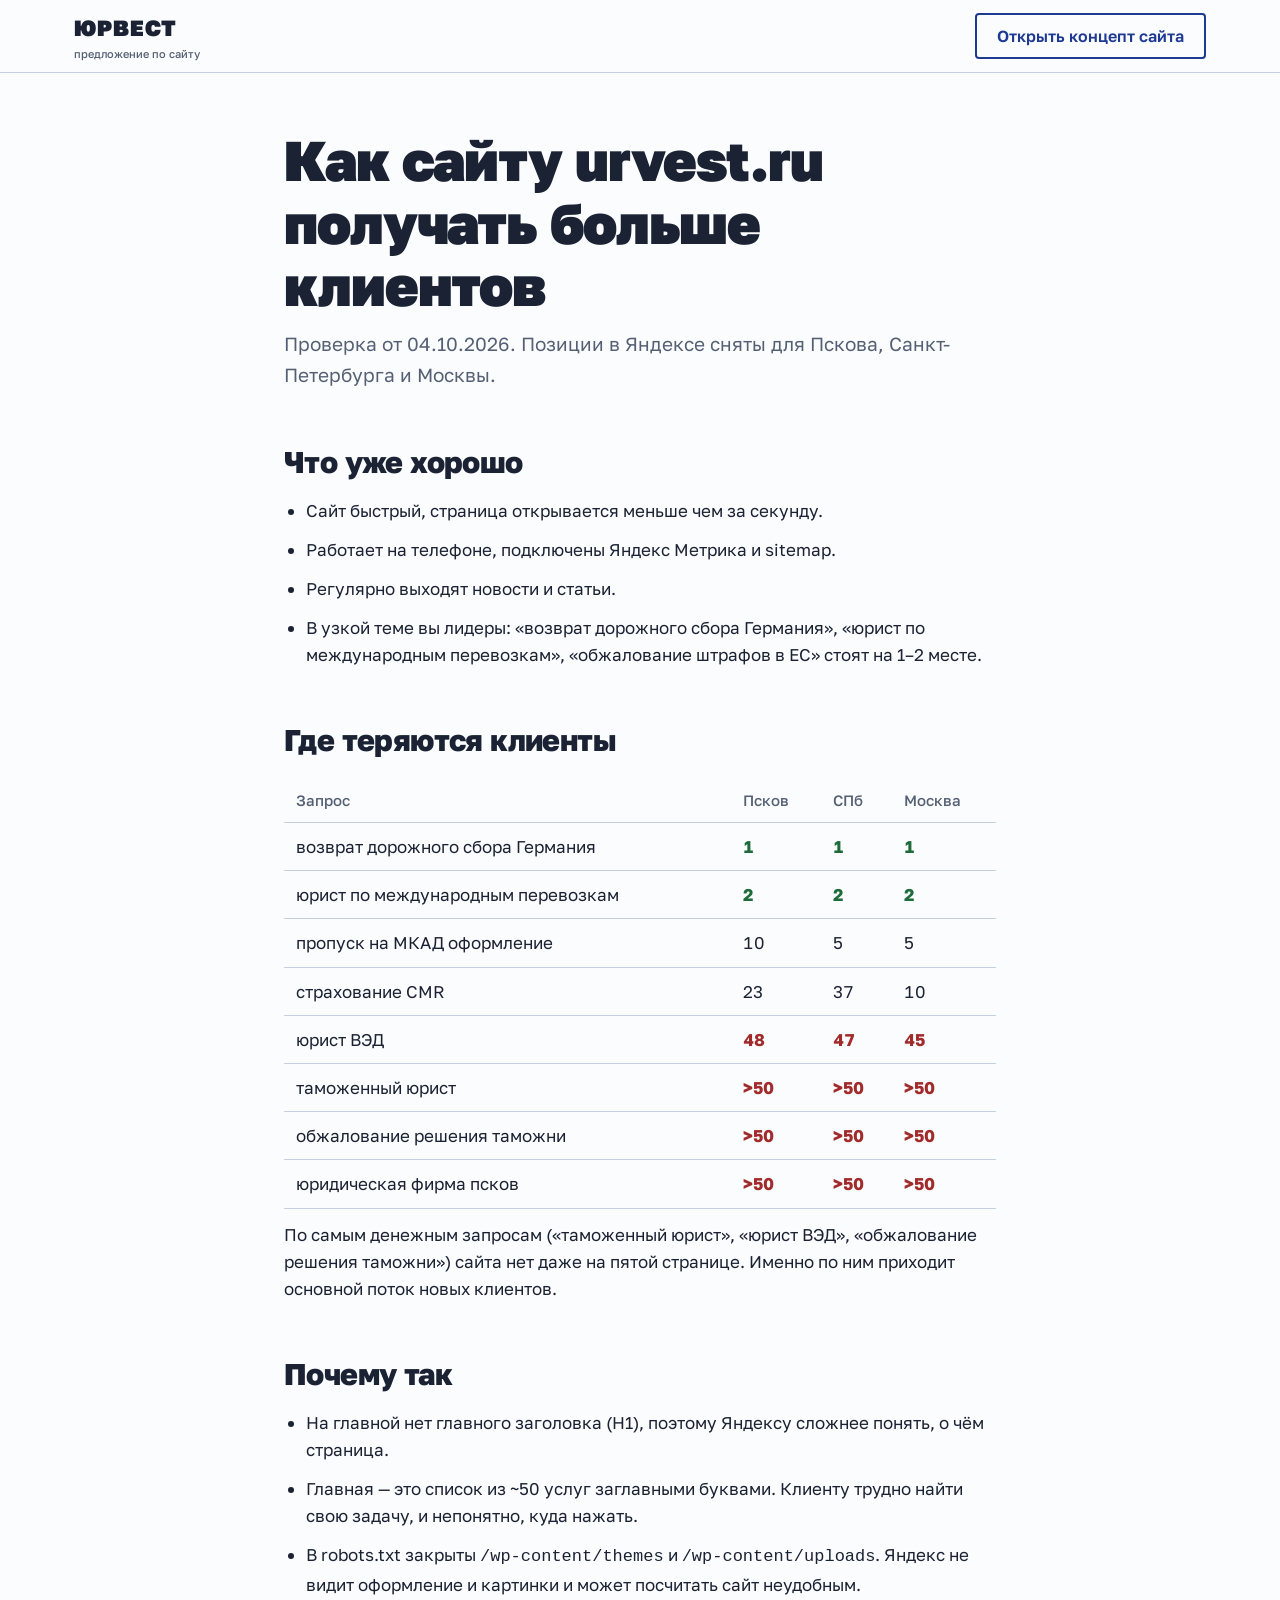
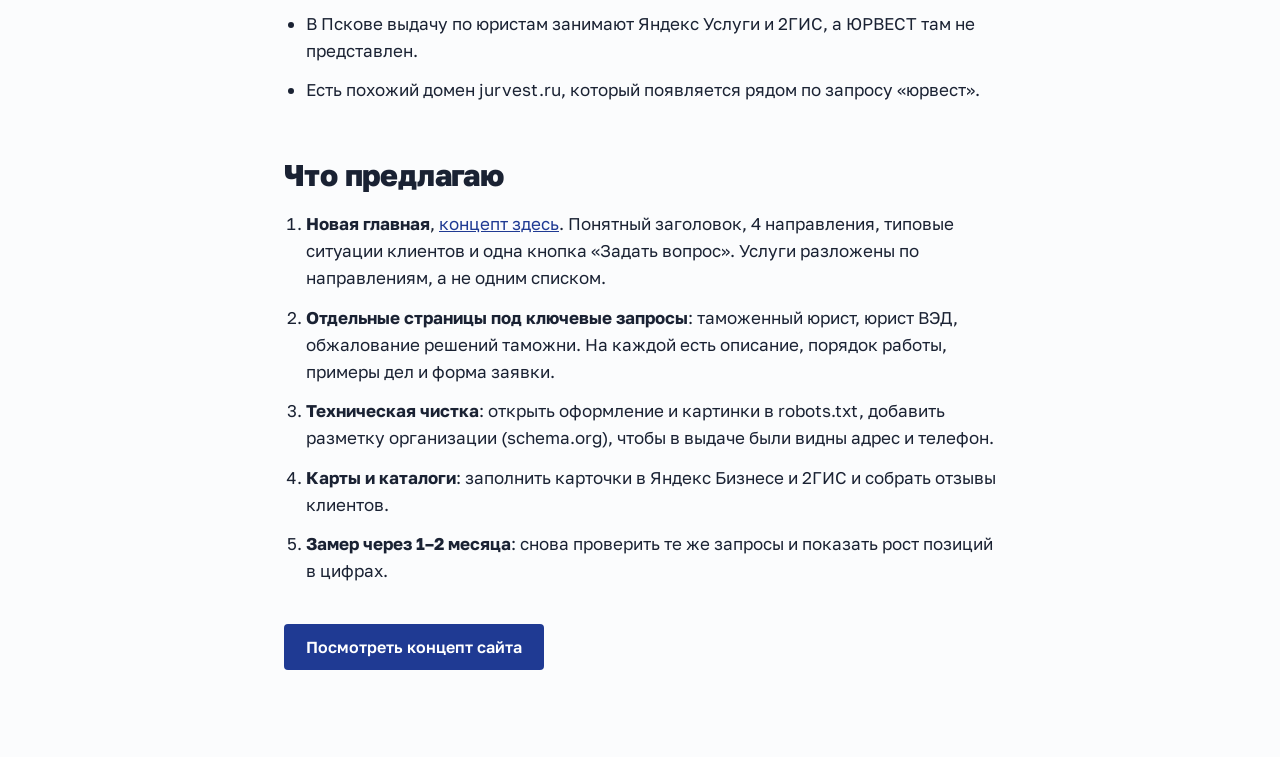
==== proposal.html @ 4bab6d3a "Концепт нового сайта ЮРВЕСТ и страница предложения Co-Authored-By: Claude Opus 5.5 <noreply@anthropi" ====
<!doctype html>
<html lang="ru">
<head>
<meta charset="utf-8">
<meta name="viewport" content="width=device-width,initial-scale=1">
<title>Предложение для ЮРВЕСТ</title>
<meta name="robots" content="noindex">
<link rel="preconnect" href="https://fonts.googleapis.com">
<link rel="preconnect" href="https://fonts.gstatic.com" crossorigin>
<link href="https://fonts.googleapis.com/css2?family=Golos+Text:wght@400;500;600;700;800;900&display=swap" rel="stylesheet">
<link rel="stylesheet" href="style.css">
</head>
<body>
<header class="top"><div class="wrap">
  <a class="logo" href="index.html">ЮРВЕСТ<small>предложение по сайту</small></a>
  <a class="btn ghost" href="index.html" style="margin-left:auto">Открыть концепт сайта</a>
</div></header>

<main class="wrap doc" style="padding-top:56px;padding-bottom:88px">
  <h1>Как сайту urvest.ru получать больше клиентов</h1>
  <p class="lead">Проверка от 04.10.2026. Позиции в Яндексе сняты для Пскова, Санкт-Петербурга и Москвы.</p>

  <h2>Что уже хорошо</h2>
  <ul>
    <li>Сайт быстрый, страница открывается меньше чем за секунду.</li>
    <li>Работает на телефоне, подключены Яндекс Метрика и sitemap.</li>
    <li>Регулярно выходят новости и статьи.</li>
    <li>В узкой теме вы лидеры: «возврат дорожного сбора Германия», «юрист по международным перевозкам», «обжалование штрафов в ЕС» стоят на 1–2 месте.</li>
  </ul>

  <h2>Где теряются клиенты</h2>
  <table>
    <thead><tr><th>Запрос</th><th>Псков</th><th>СПб</th><th>Москва</th></tr></thead>
    <tbody>
      <tr><td>возврат дорожного сбора Германия</td><td class="good">1</td><td class="good">1</td><td class="good">1</td></tr>
      <tr><td>юрист по международным перевозкам</td><td class="good">2</td><td class="good">2</td><td class="good">2</td></tr>
      <tr><td>пропуск на МКАД оформление</td><td>10</td><td>5</td><td>5</td></tr>
      <tr><td>страхование CMR</td><td>23</td><td>37</td><td>10</td></tr>
      <tr><td>юрист ВЭД</td><td class="bad">48</td><td class="bad">47</td><td class="bad">45</td></tr>
      <tr><td>таможенный юрист</td><td class="bad">&gt;50</td><td class="bad">&gt;50</td><td class="bad">&gt;50</td></tr>
      <tr><td>обжалование решения таможни</td><td class="bad">&gt;50</td><td class="bad">&gt;50</td><td class="bad">&gt;50</td></tr>
      <tr><td>юридическая фирма псков</td><td class="bad">&gt;50</td><td class="bad">&gt;50</td><td class="bad">&gt;50</td></tr>
    </tbody>
  </table>
  <p>По самым денежным запросам («таможенный юрист», «юрист ВЭД», «обжалование решения таможни») сайта нет даже на пятой странице. Именно по ним приходит основной поток новых клиентов.</p>

  <h2>Почему так</h2>
  <ul>
    <li>На главной нет главного заголовка (H1), поэтому Яндексу сложнее понять, о чём страница.</li>
    <li>Главная — это список из ~50 услуг заглавными буквами. Клиенту трудно найти свою задачу, и непонятно, куда нажать.</li>
    <li>В robots.txt закрыты <code>/wp-content/themes</code> и <code>/wp-content/uploads</code>. Яндекс не видит оформление и картинки и может посчитать сайт неудобным.</li>
    <li>В Пскове выдачу по юристам занимают Яндекс Услуги и 2ГИС, а ЮРВЕСТ там не представлен.</li>
    <li>Есть похожий домен jurvest.ru, который появляется рядом по запросу «юрвест».</li>
  </ul>

  <h2>Что предлагаю</h2>
  <ol>
    <li><strong>Новая главная</strong>, <a href="index.html">концепт здесь</a>. Понятный заголовок, 4 направления, типовые ситуации клиентов и одна кнопка «Задать вопрос». Услуги разложены по направлениям, а не одним списком.</li>
    <li><strong>Отдельные страницы под ключевые запросы</strong>: таможенный юрист, юрист ВЭД, обжалование решений таможни. На каждой есть описание, порядок работы, примеры дел и форма заявки.</li>
    <li><strong>Техническая чистка</strong>: открыть оформление и картинки в robots.txt, добавить разметку организации (schema.org), чтобы в выдаче были видны адрес и телефон.</li>
    <li><strong>Карты и каталоги</strong>: заполнить карточки в Яндекс Бизнесе и 2ГИС и собрать отзывы клиентов.</li>
    <li><strong>Замер через 1–2 месяца</strong>: снова проверить те же запросы и показать рост позиций в цифрах.</li>
  </ol>

  <p style="margin-top:40px"><a class="btn" href="index.html">Посмотреть концепт сайта</a></p>
</main>
</body>
</html>
---- style.css ----
:root{
  --paper:#FBFCFD;
  --paper-2:#F1F4F8;
  --ink:#1A2233;
  --muted:#556074;
  --form:#1F3A93;      /* синие линии бланка */
  --rule:#C5D0E2;
  --stamp:#5B3FA0;     /* фиолетовая мастика печати */
  --wrap:1180px;
}
*{box-sizing:border-box}
html{scroll-behavior:smooth}
body{margin:0;background:var(--paper);color:var(--ink);font:400 17px/1.6 "Golos Text",system-ui,sans-serif;-webkit-font-smoothing:antialiased}
a{color:var(--form)}
a:focus-visible,button:focus-visible,input:focus-visible,textarea:focus-visible,summary:focus-visible{outline:3px solid var(--stamp);outline-offset:2px}
.wrap{max-width:var(--wrap);margin:0 auto;padding:0 24px}
h1,h2,h3{line-height:1.12;margin:0;font-weight:800;letter-spacing:-.02em}
h2{font-size:clamp(30px,4vw,46px);max-width:18ch}
p{margin:0}

/* плашка концепта */
.concept{background:var(--ink);color:#fff;font-size:14px;padding:9px 0}
.concept .wrap{display:flex;gap:16px;justify-content:space-between;flex-wrap:wrap}
.concept a{color:#fff;font-weight:600}

/* шапка */
.top{border-bottom:1px solid var(--rule);background:var(--paper);position:sticky;top:0;z-index:5}
.top .wrap{display:flex;align-items:center;gap:32px;height:72px}
.logo{font-weight:900;font-size:22px;letter-spacing:.04em;color:var(--ink);text-decoration:none}
.logo small{display:block;font-size:11px;font-weight:500;letter-spacing:0;color:var(--muted)}
.top nav{display:flex;gap:24px;margin-left:auto}
.top nav a{color:var(--ink);text-decoration:none;font-weight:500}
.top nav a:hover{color:var(--form)}
.top .tel{font-weight:700;color:var(--ink);text-decoration:none;white-space:nowrap}
.btn{display:inline-block;background:var(--form);color:#fff;text-decoration:none;font:600 16px/1 "Golos Text",sans-serif;padding:15px 22px;border:0;border-radius:4px;cursor:pointer}
.btn:hover{background:#162c75}
.btn.ghost{background:transparent;color:var(--form);box-shadow:inset 0 0 0 2px var(--form)}

/* бланк CMR в первом экране */
.hero{padding:48px 0 72px}
.form{position:relative;display:grid;grid-template-columns:repeat(12,1fr);border:2px solid var(--form);background:#fff}
.box{position:relative;border:1px solid var(--rule);padding:30px 22px 22px;min-width:0}
.box>.n{position:absolute;top:8px;left:10px;font-size:12px;color:var(--form);font-weight:600;font-variant-numeric:tabular-nums}
.box>.n b{display:inline-grid;place-items:center;width:20px;height:20px;border:1px solid var(--form);margin-right:6px;font-weight:600}
.b-title{grid-column:span 8;grid-row:span 2;padding:56px 40px 44px}
.b-title h1{font-size:clamp(36px,5.6vw,72px);font-weight:900;max-width:13ch}
.b-title p{margin-top:24px;font-size:20px;color:var(--muted);max-width:40ch}
.b-title .act{margin-top:32px;display:flex;gap:12px;flex-wrap:wrap}
.b-side{grid-column:span 4}
.b-side strong{display:block;font-size:44px;font-weight:900;line-height:1}
.b-side span{color:var(--muted)}
.b-dir{grid-column:span 3}
.b-dir a{color:var(--ink);text-decoration:none;font-weight:700;font-size:19px}
.b-dir a:hover{color:var(--form);text-decoration:underline}
.b-dir p{color:var(--muted);font-size:15px;margin-top:6px}
.stamp{position:absolute;right:calc(33.333% + 16px);bottom:140px;width:170px;height:170px;color:var(--stamp);opacity:.85;transform:rotate(-14deg);pointer-events:none;mix-blend-mode:multiply;animation:stamp .5s cubic-bezier(.3,1.6,.5,1) .5s both}
@keyframes stamp{from{opacity:0;transform:rotate(-14deg) scale(1.6)}to{opacity:.85;transform:rotate(-14deg) scale(1)}}
@media (prefers-reduced-motion:reduce){.stamp{animation:none}html{scroll-behavior:auto}}

/* разделы */
section{padding:88px 0;border-top:1px solid var(--rule)}
.lead{color:var(--muted);font-size:19px;max-width:56ch;margin-top:16px}

/* ситуации */
.cases{margin-top:40px;display:grid;grid-template-columns:repeat(2,1fr);gap:0;border-top:2px solid var(--ink)}
.case{padding:28px 32px 28px 0;border-bottom:1px solid var(--rule)}
.case:nth-child(even){padding:28px 0 28px 32px;border-left:1px solid var(--rule)}
.case h3{font-size:22px}
.case p{color:var(--muted);margin-top:8px}
.case a{display:inline-block;margin-top:12px;font-weight:600}

/* услуги */
.dirs{margin-top:40px}
.dir{display:grid;grid-template-columns:300px 1fr;gap:32px;padding:32px 0;border-top:1px solid var(--rule)}
.dir h3{font-size:26px}
.dir .note{color:var(--muted);font-size:15px;margin-top:8px}
.dir ul{list-style:none;margin:0;padding:0;columns:2;column-gap:32px}
.dir li{break-inside:avoid;padding:6px 0 6px 18px;position:relative}
.dir li::before{content:"";position:absolute;left:0;top:16px;width:8px;height:1px;background:var(--form)}

/* порядок работы */
.steps{margin-top:40px;display:grid;grid-template-columns:repeat(3,1fr);border:2px solid var(--form)}
.step{padding:34px 26px 28px;border-right:1px solid var(--rule);position:relative}
.step:last-child{border-right:0}
.step .n{position:absolute;top:10px;left:12px;font-size:12px;color:var(--form);font-weight:600}
.step h3{font-size:21px}
.step p{color:var(--muted);margin-top:8px}

/* факты */
.facts{background:var(--paper-2)}
.facts dl{margin:40px 0 0;display:grid;grid-template-columns:repeat(4,1fr);gap:32px}
.facts dt{font-size:40px;font-weight:900;line-height:1}
.facts dd{margin:10px 0 0;color:var(--muted)}

/* контакты */
.contact .grid{display:grid;grid-template-columns:1fr 1fr;gap:56px;margin-top:40px}
.contact dl{margin:0;display:grid;grid-template-columns:140px 1fr;gap:12px 20px}
.contact dt{color:var(--muted)}
.contact dd{margin:0;font-weight:600}
.contact dd a{color:var(--ink)}
form label{display:block;font-weight:600;margin-bottom:6px}
form input,form textarea{width:100%;font:inherit;padding:12px 14px;border:1px solid var(--rule);border-radius:4px;background:#fff;color:var(--ink);margin-bottom:18px}
form textarea{min-height:120px;resize:vertical}
form small{display:block;color:var(--muted);margin-top:12px;font-size:14px}

footer{border-top:1px solid var(--rule);padding:32px 0;color:var(--muted);font-size:14px}

/* страница предложения */
.doc{max-width:760px}
.doc h1{font-size:clamp(34px,5vw,56px);font-weight:900;max-width:16ch}
.doc h2{font-size:30px;margin-top:56px}
.doc p,.doc li{margin-top:12px}
.doc ul,.doc ol{padding-left:22px}
.doc table{width:100%;border-collapse:collapse;margin-top:20px;font-variant-numeric:tabular-nums}
.doc th,.doc td{text-align:left;padding:10px 12px;border-bottom:1px solid var(--rule)}
.doc th{color:var(--muted);font-weight:500;font-size:15px}
.doc td.good{color:#1d6b3a;font-weight:700}
.doc td.bad{color:#a12b2b;font-weight:700}

@media (max-width:960px){
  .top nav{display:none}
  .b-title{grid-column:span 12}
  .b-side{grid-column:span 6}
  .b-dir{grid-column:span 6}
  .stamp{width:130px;height:130px;top:auto;bottom:-30px;right:10px}
  .dir{grid-template-columns:1fr;gap:16px}
  .facts dl{grid-template-columns:repeat(2,1fr)}
  .contact .grid{grid-template-columns:1fr}
}
@media (max-width:640px){
  .wrap{padding:0 16px}
  .top .tel{display:none}
  .top .wrap{gap:12px}
  .top .btn{padding:12px 14px;font-size:14px;margin-left:auto}
  .b-title{padding:44px 20px 32px}
  .b-side,.b-dir{grid-column:span 12}
  .stamp{display:none}
  .cases{grid-template-columns:1fr}
  .case,.case:nth-child(even){padding:24px 0;border-left:0}
  .dir ul{columns:1}
  .steps{grid-template-columns:1fr}
  .step{border-right:0;border-bottom:1px solid var(--rule)}
  section{padding:64px 0}
  .contact dl{grid-template-columns:1fr;gap:2px}
  .contact dd{margin-bottom:12px}
}
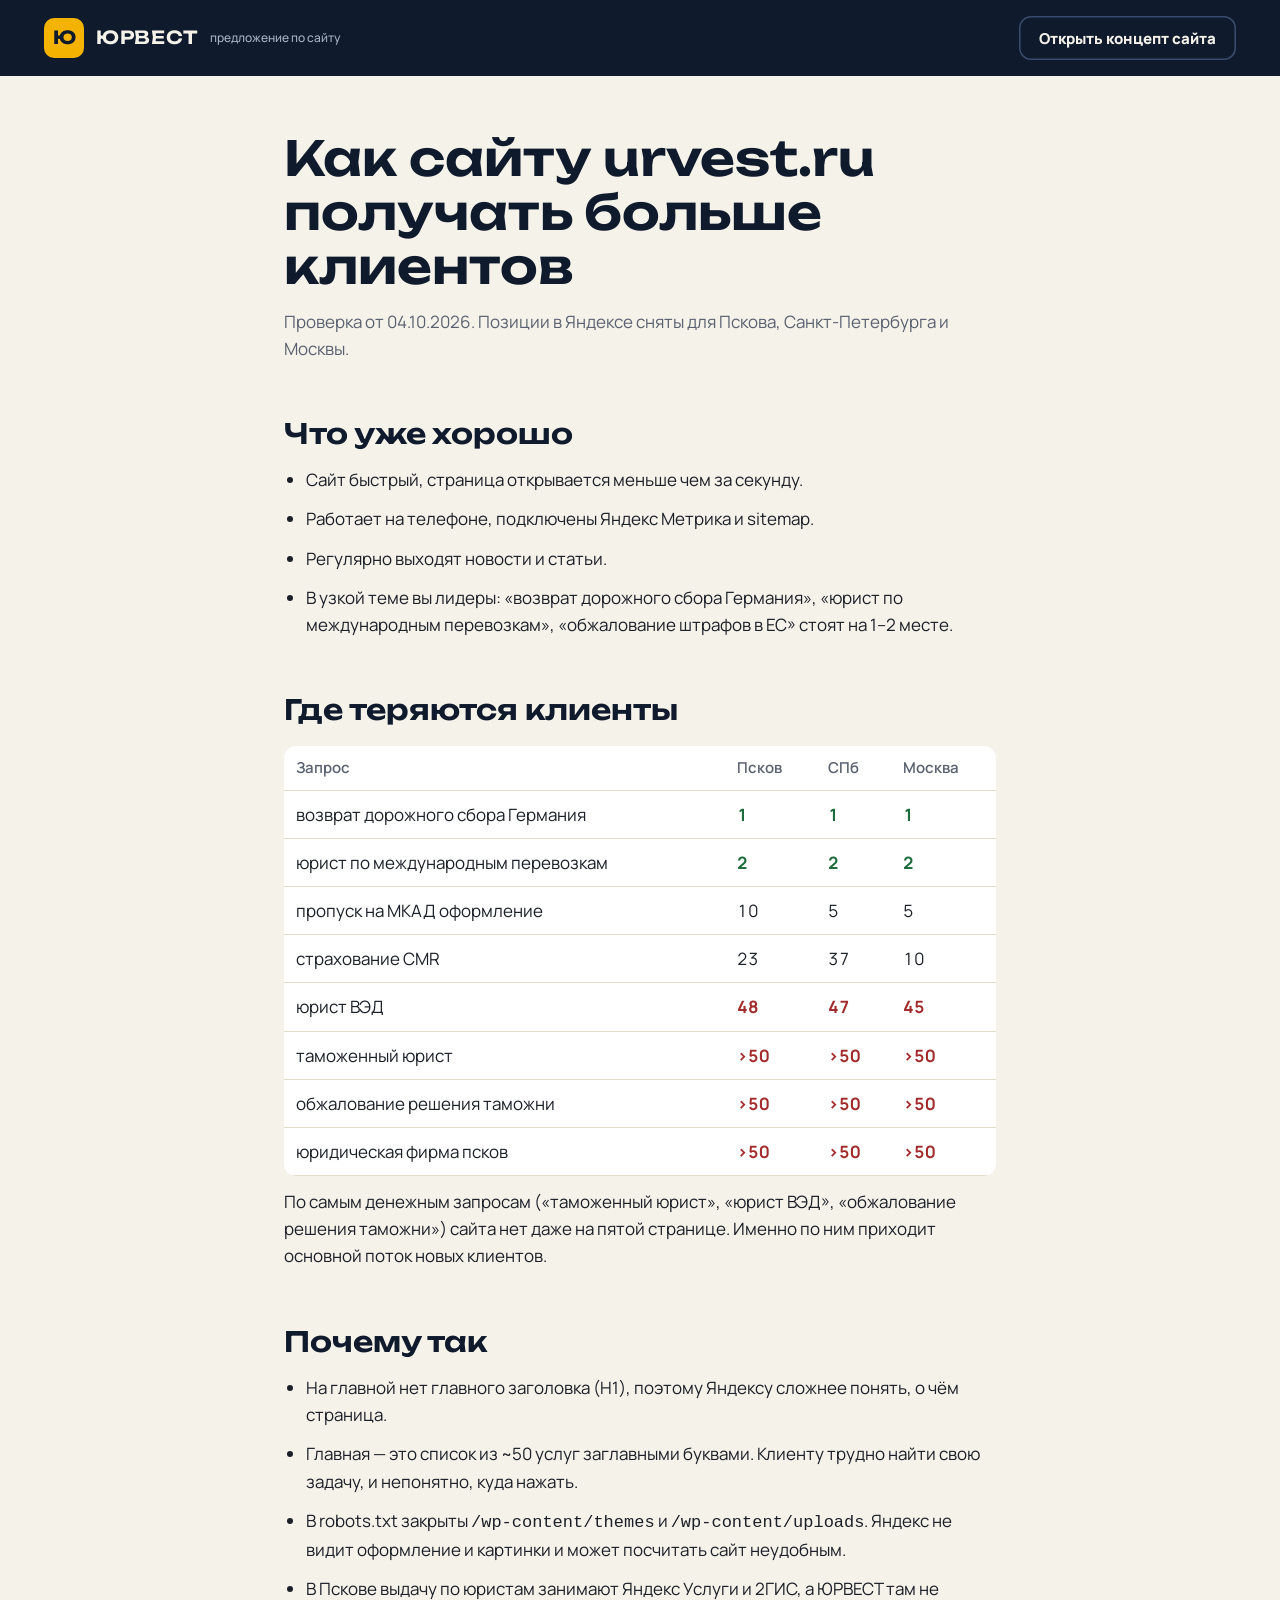
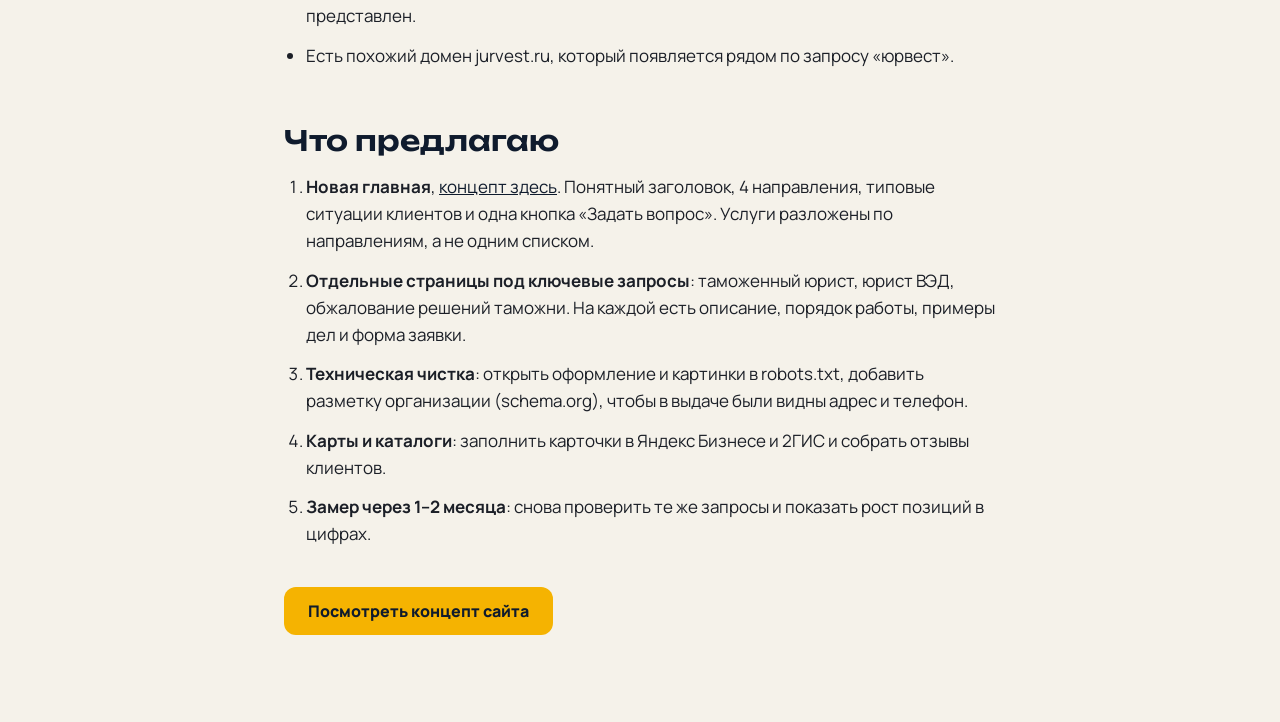
==== commit 3c622a83: "Новый дизайн концепта: тёмно-синий + дорожный жёлтый, быстрая заявка, вкладки услуг Co-Authored-By: " ====
--- a/proposal.html
+++ b/proposal.html
@@ -7,7 +7,7 @@
 <meta name="robots" content="noindex">
 <link rel="preconnect" href="https://fonts.googleapis.com">
 <link rel="preconnect" href="https://fonts.gstatic.com" crossorigin>
-<link href="https://fonts.googleapis.com/css2?family=Golos+Text:wght@400;500;600;700;800;900&display=swap" rel="stylesheet">
+<link href="https://fonts.googleapis.com/css2?family=Manrope:wght@400;500;600;700;800&family=Unbounded:wght@500;600;700&display=swap" rel="stylesheet">
 <link rel="stylesheet" href="style.css">
 </head>
 <body>
--- a/style.css
+++ b/style.css
@@ -1,146 +1,196 @@
 :root{
-  --paper:#FBFCFD;
-  --paper-2:#F1F4F8;
-  --ink:#1A2233;
-  --muted:#556074;
-  --form:#1F3A93;      /* синие линии бланка */
-  --rule:#C5D0E2;
-  --stamp:#5B3FA0;     /* фиолетовая мастика печати */
-  --wrap:1180px;
+  --ink:#0F1B2D;       /* тёмно-синий */
+  --ink-2:#17263D;
+  --ink-line:#2E3F5C;
+  --paper:#F5F2EA;     /* тёплая бумага */
+  --card:#FFFFFF;
+  --rule:#E2DCCD;
+  --field:#D6CFBE;
+  --text:#1B1F27;
+  --muted:#5A6170;
+  --on-ink:#C3CBD8;
+  --on-ink-2:#8C97AB;
+  --accent:#F5B301;    /* дорожный жёлтый */
+  --accent-text:#8A6400;
+  --wrap:1240px;
+  --display:"Unbounded",sans-serif;
 }
 *{box-sizing:border-box}
 html{scroll-behavior:smooth}
-body{margin:0;background:var(--paper);color:var(--ink);font:400 17px/1.6 "Golos Text",system-ui,sans-serif;-webkit-font-smoothing:antialiased}
-a{color:var(--form)}
-a:focus-visible,button:focus-visible,input:focus-visible,textarea:focus-visible,summary:focus-visible{outline:3px solid var(--stamp);outline-offset:2px}
+body{margin:0;background:var(--paper);color:var(--text);font:400 17px/1.6 "Manrope",system-ui,sans-serif;-webkit-font-smoothing:antialiased}
+a{color:var(--ink)}
+a:hover{color:#B07A00}
+:focus-visible{outline:2px solid var(--accent);outline-offset:3px}
 .wrap{max-width:var(--wrap);margin:0 auto;padding:0 24px}
-h1,h2,h3{line-height:1.12;margin:0;font-weight:800;letter-spacing:-.02em}
-h2{font-size:clamp(30px,4vw,46px);max-width:18ch}
+h1,h2,h3{margin:0;font-family:var(--display);font-weight:600;line-height:1.12;color:var(--ink)}
+h2{font-size:clamp(28px,3.4vw,44px)}
 p{margin:0}
+.ico{width:20px;height:20px;flex:none;fill:none;stroke:currentColor;stroke-width:2.2;stroke-linecap:round;stroke-linejoin:round}
 
 /* плашка концепта */
-.concept{background:var(--ink);color:#fff;font-size:14px;padding:9px 0}
+.concept{background:#0A1320;color:var(--on-ink);font-size:14px;padding:9px 0}
 .concept .wrap{display:flex;gap:16px;justify-content:space-between;flex-wrap:wrap}
-.concept a{color:#fff;font-weight:600}
+.concept a{color:#fff;font-weight:700}
+
+/* кнопки */
+.btn{display:inline-flex;align-items:center;gap:10px;min-height:44px;background:var(--accent);color:var(--ink);text-decoration:none;font:800 16px/1 "Manrope",sans-serif;padding:16px 24px;border:0;border-radius:12px;cursor:pointer}
+.btn:hover{color:var(--ink);filter:brightness(1.06)}
+.btn.lg{font-size:17px;padding:18px 28px}
+.btn.ghost{background:transparent;color:var(--paper);box-shadow:inset 0 0 0 1.5px #3A4C6B}
+.btn.ghost:hover{box-shadow:inset 0 0 0 1.5px var(--paper)}
+.btn.dark{background:var(--ink);color:var(--paper);width:100%;justify-content:center}
 
 /* шапка */
-.top{border-bottom:1px solid var(--rule);background:var(--paper);position:sticky;top:0;z-index:5}
-.top .wrap{display:flex;align-items:center;gap:32px;height:72px}
-.logo{font-weight:900;font-size:22px;letter-spacing:.04em;color:var(--ink);text-decoration:none}
-.logo small{display:block;font-size:11px;font-weight:500;letter-spacing:0;color:var(--muted)}
-.top nav{display:flex;gap:24px;margin-left:auto}
-.top nav a{color:var(--ink);text-decoration:none;font-weight:500}
-.top nav a:hover{color:var(--form)}
-.top .tel{font-weight:700;color:var(--ink);text-decoration:none;white-space:nowrap}
-.btn{display:inline-block;background:var(--form);color:#fff;text-decoration:none;font:600 16px/1 "Golos Text",sans-serif;padding:15px 22px;border:0;border-radius:4px;cursor:pointer}
-.btn:hover{background:#162c75}
-.btn.ghost{background:transparent;color:var(--form);box-shadow:inset 0 0 0 2px var(--form)}
+.top{background:var(--ink);color:var(--paper);position:sticky;top:0;z-index:5}
+.top .wrap{display:flex;align-items:center;gap:32px;min-height:76px}
+.logo{display:flex;align-items:center;gap:12px;text-decoration:none;color:var(--paper);font-family:var(--display);font-weight:600;font-size:18px;letter-spacing:.04em;line-height:1.1}
+.logo:hover{color:var(--paper)}
+.logo::before{content:"Ю";width:40px;height:40px;border-radius:10px;background:var(--accent);color:var(--ink);display:grid;place-items:center;font-weight:700;letter-spacing:0}
+.logo small{display:block;font:500 12px/1.3 "Manrope",sans-serif;letter-spacing:0;color:#A9B3C4}
+.top nav{display:flex;gap:28px;margin-left:8px}
+.top nav a{color:#D9DEE7;text-decoration:none;font-weight:600;font-size:15px}
+.top nav a:hover{color:var(--accent)}
+.top .tel{margin-left:auto;display:inline-flex;align-items:center;gap:8px;color:var(--paper);text-decoration:none;font-weight:700;white-space:nowrap}
+.top .btn{padding:12px 20px;font-size:15px}
 
-/* бланк CMR в первом экране */
-.hero{padding:48px 0 72px}
-.form{position:relative;display:grid;grid-template-columns:repeat(12,1fr);border:2px solid var(--form);background:#fff}
-.box{position:relative;border:1px solid var(--rule);padding:30px 22px 22px;min-width:0}
-.box>.n{position:absolute;top:8px;left:10px;font-size:12px;color:var(--form);font-weight:600;font-variant-numeric:tabular-nums}
-.box>.n b{display:inline-grid;place-items:center;width:20px;height:20px;border:1px solid var(--form);margin-right:6px;font-weight:600}
-.b-title{grid-column:span 8;grid-row:span 2;padding:56px 40px 44px}
-.b-title h1{font-size:clamp(36px,5.6vw,72px);font-weight:900;max-width:13ch}
-.b-title p{margin-top:24px;font-size:20px;color:var(--muted);max-width:40ch}
-.b-title .act{margin-top:32px;display:flex;gap:12px;flex-wrap:wrap}
-.b-side{grid-column:span 4}
-.b-side strong{display:block;font-size:44px;font-weight:900;line-height:1}
-.b-side span{color:var(--muted)}
-.b-dir{grid-column:span 3}
-.b-dir a{color:var(--ink);text-decoration:none;font-weight:700;font-size:19px}
-.b-dir a:hover{color:var(--form);text-decoration:underline}
-.b-dir p{color:var(--muted);font-size:15px;margin-top:6px}
-.stamp{position:absolute;right:calc(33.333% + 16px);bottom:140px;width:170px;height:170px;color:var(--stamp);opacity:.85;transform:rotate(-14deg);pointer-events:none;mix-blend-mode:multiply;animation:stamp .5s cubic-bezier(.3,1.6,.5,1) .5s both}
-@keyframes stamp{from{opacity:0;transform:rotate(-14deg) scale(1.6)}to{opacity:.85;transform:rotate(-14deg) scale(1)}}
-@media (prefers-reduced-motion:reduce){.stamp{animation:none}html{scroll-behavior:auto}}
+/* первый экран */
+.hero{background:var(--ink);color:var(--paper)}
+.hero .wrap{display:flex;flex-wrap:wrap;gap:56px;align-items:center;padding-top:72px;padding-bottom:88px}
+.hero-text{flex:999 1 520px;min-width:0;display:flex;flex-direction:column;gap:28px}
+.pill{align-self:flex-start;display:inline-flex;align-items:center;gap:10px;border:1px solid var(--ink-line);border-radius:999px;padding:8px 16px;font-size:14px;font-weight:600;color:#D9DEE7}
+.pill::before{content:"";width:8px;height:8px;border-radius:50%;background:#3DDC84}
+.hero h1{color:var(--paper);font-size:clamp(36px,5vw,64px);line-height:1.05;letter-spacing:-.01em}
+.hero h1 em{font-style:normal;color:var(--accent)}
+.hero-text>p{font-size:20px;line-height:1.55;color:var(--on-ink);max-width:560px}
+.act{display:flex;flex-wrap:wrap;gap:14px}
+.checks{display:flex;flex-wrap:wrap;gap:12px 28px;list-style:none;margin:0;padding:12px 0 0;color:#A9B3C4;font-size:14px;font-weight:600}
+.checks li{display:inline-flex;align-items:center;gap:8px}
+.checks .ico{color:var(--accent);width:18px;height:18px}
+.road{height:6px;background-image:repeating-linear-gradient(90deg,var(--accent) 0 56px,transparent 56px 96px)}
+
+/* быстрая заявка */
+.quick{flex:1 1 380px;min-width:0;background:var(--paper);color:var(--text);border-radius:20px;padding:28px;box-shadow:0 30px 60px -30px rgba(0,0,0,.6);display:flex;flex-direction:column;gap:16px}
+.quick h2{font-size:20px}
+.quick .hint{font-size:14px;color:var(--muted);margin-top:-8px}
+.quick fieldset{border:0;margin:0;padding:0;display:flex;flex-wrap:wrap;gap:8px}
+.chip{position:relative;margin:0}
+.chip input{position:absolute;inset:0;width:100%;min-height:0;opacity:0;pointer-events:none}
+.chip span{color:var(--text);display:inline-flex;align-items:center;min-height:44px;padding:10px 14px;border-radius:999px;border:1.5px solid var(--field);background:var(--card);font-size:14px;font-weight:700;cursor:pointer;transition:background .15s,border-color .15s}
+.chip input:checked+span{background:var(--ink);border-color:var(--ink);color:var(--paper)}
+.chip input:focus-visible+span{outline:2px solid var(--accent);outline-offset:2px}
+.quick small{font-size:12px;color:var(--muted);line-height:1.5}
+
+/* поля форм */
+label{display:block;font-size:13px;font-weight:700;color:#3A4150;margin-bottom:6px}
+input,textarea{width:100%;font:inherit;font-size:16px;padding:14px 16px;min-height:48px;border-radius:10px;border:1.5px solid var(--field);background:var(--card);color:var(--text)}
+input:focus,textarea:focus{outline:2px solid var(--accent);outline-offset:1px}
+textarea{resize:vertical;min-height:120px}
+
+/* факты */
+.facts{background:var(--card);border-bottom:1px solid var(--rule)}
+.facts dl{margin:0;padding:36px 0;display:grid;grid-template-columns:repeat(auto-fit,minmax(220px,1fr));gap:24px}
+.facts dt{font-family:var(--display);font-weight:600;font-size:36px;line-height:1.2;color:var(--ink)}
+.facts dd{margin:4px 0 0;font-size:15px;color:var(--muted)}
 
 /* разделы */
-section{padding:88px 0;border-top:1px solid var(--rule)}
-.lead{color:var(--muted);font-size:19px;max-width:56ch;margin-top:16px}
+section{padding:96px 0}
+.kicker{display:block;font-size:13px;font-weight:800;letter-spacing:.14em;text-transform:uppercase;color:var(--accent-text);margin-bottom:14px}
+.head{display:flex;flex-wrap:wrap;gap:24px;align-items:flex-end;justify-content:space-between;margin-bottom:40px}
+.head h2{max-width:680px}
+.lead{font-size:17px;line-height:1.55;color:var(--muted);max-width:380px}
 
 /* ситуации */
-.cases{margin-top:40px;display:grid;grid-template-columns:repeat(2,1fr);gap:0;border-top:2px solid var(--ink)}
-.case{padding:28px 32px 28px 0;border-bottom:1px solid var(--rule)}
-.case:nth-child(even){padding:28px 0 28px 32px;border-left:1px solid var(--rule)}
-.case h3{font-size:22px}
-.case p{color:var(--muted);margin-top:8px}
-.case a{display:inline-block;margin-top:12px;font-weight:600}
+#situations{padding-bottom:40px}
+.cases{display:grid;grid-template-columns:repeat(auto-fit,minmax(270px,1fr));gap:20px}
+.case{background:var(--card);border:1px solid var(--rule);border-radius:18px;padding:28px;text-decoration:none;color:var(--text);display:flex;flex-direction:column;gap:16px;transition:transform .2s,box-shadow .2s}
+.case:hover{color:var(--text);transform:translateY(-3px);box-shadow:0 18px 40px -20px rgba(15,27,45,.35)}
+.case .badge{width:52px;height:52px;border-radius:14px;background:var(--ink);color:var(--accent);display:grid;place-items:center}
+.case .badge .ico{width:26px;height:26px;stroke-width:2}
+.case h3{font-size:20px;line-height:1.25}
+.case p{font-size:15px;color:var(--muted);flex-grow:1}
+.case .more{display:inline-flex;align-items:center;gap:8px;font-weight:800;font-size:15px;color:var(--ink);border-top:1px solid #EEE8DA;padding-top:16px}
 
 /* услуги */
-.dirs{margin-top:40px}
-.dir{display:grid;grid-template-columns:300px 1fr;gap:32px;padding:32px 0;border-top:1px solid var(--rule)}
-.dir h3{font-size:26px}
-.dir .note{color:var(--muted);font-size:15px;margin-top:8px}
-.dir ul{list-style:none;margin:0;padding:0;columns:2;column-gap:32px}
-.dir li{break-inside:avoid;padding:6px 0 6px 18px;position:relative}
-.dir li::before{content:"";position:absolute;left:0;top:16px;width:8px;height:1px;background:var(--form)}
+#services{padding-top:72px}
+#services h2{max-width:720px;margin-bottom:36px}
+.tabs{display:flex;flex-wrap:wrap;gap:10px;margin-bottom:24px}
+.tabs button{font:inherit;font-size:15px;font-weight:700;padding:12px 20px;min-height:48px;border-radius:12px;cursor:pointer;border:1.5px solid var(--field);background:var(--card);color:var(--text)}
+.tabs button[aria-selected="true"]{background:var(--ink);border-color:var(--ink);color:var(--paper)}
+.panel{background:var(--ink);color:var(--paper);border-radius:24px;padding:clamp(28px,4vw,56px);display:flex;flex-wrap:wrap;gap:48px}
+.panel[hidden]{display:none}
+.panel>div{flex:1 1 300px;min-width:0;display:flex;flex-direction:column;gap:18px}
+.panel .who{font-size:14px;font-weight:700;color:var(--accent)}
+.panel h3{color:var(--paper);font-size:32px;line-height:1.15}
+.panel p{color:var(--on-ink)}
+.panel .btn{align-self:flex-start;margin-top:8px}
+.panel ul{flex:2 1 420px;min-width:0;margin:0;padding:0;list-style:none;display:grid;grid-template-columns:repeat(auto-fit,minmax(240px,1fr));gap:12px}
+.panel li{display:flex;gap:12px;align-items:flex-start;background:var(--ink-2);border:1px solid #24365A;border-radius:12px;padding:16px 18px;font-size:16px;line-height:1.45}
+.panel li .ico{color:var(--accent);margin-top:1px}
 
-/* порядок работы */
-.steps{margin-top:40px;display:grid;grid-template-columns:repeat(3,1fr);border:2px solid var(--form)}
-.step{padding:34px 26px 28px;border-right:1px solid var(--rule);position:relative}
-.step:last-child{border-right:0}
-.step .n{position:absolute;top:10px;left:12px;font-size:12px;color:var(--form);font-weight:600}
-.step h3{font-size:21px}
-.step p{color:var(--muted);margin-top:8px}
+/* как работаем */
+#how{background:var(--card);border-top:1px solid var(--rule);border-bottom:1px solid var(--rule)}
+#how h2{max-width:720px;margin-bottom:48px}
+.steps{margin:0;padding:0;list-style:none;display:grid;grid-template-columns:repeat(auto-fit,minmax(260px,1fr));gap:20px}
+.steps li{display:flex;flex-direction:column;gap:14px;padding:32px;border-radius:18px;background:var(--paper)}
+.steps .n{font-family:var(--display);font-weight:700;font-size:56px;line-height:1;color:var(--ink)}
+.steps .n::after{content:"";display:block;width:56px;height:4px;margin-top:14px;border-radius:2px;background:var(--accent)}
+.steps h3{font:800 20px/1.3 "Manrope",sans-serif}
+.steps p{color:var(--muted);font-size:16px}
 
-/* факты */
-.facts{background:var(--paper-2)}
-.facts dl{margin:40px 0 0;display:grid;grid-template-columns:repeat(4,1fr);gap:32px}
-.facts dt{font-size:40px;font-weight:900;line-height:1}
-.facts dd{margin:10px 0 0;color:var(--muted)}
+/* доверие */
+.trust .wrap{display:flex;flex-wrap:wrap;gap:48px;align-items:center}
+.trust .wrap>div{flex:1 1 360px;min-width:0}
+.trust p{color:var(--muted);margin-top:16px}
+.trust figure{flex:1 1 480px;min-width:0;margin:0;background:var(--card);border:1px solid var(--rule);border-radius:20px;padding:36px;display:flex;flex-direction:column;gap:20px}
+.trust blockquote{margin:0;font-size:20px;line-height:1.55;font-weight:500}
+.trust figcaption{font-size:14px;color:var(--muted)}
+.trust figcaption b{display:block;font-size:16px;color:var(--ink)}
 
 /* контакты */
-.contact .grid{display:grid;grid-template-columns:1fr 1fr;gap:56px;margin-top:40px}
-.contact dl{margin:0;display:grid;grid-template-columns:140px 1fr;gap:12px 20px}
-.contact dt{color:var(--muted)}
-.contact dd{margin:0;font-weight:600}
-.contact dd a{color:var(--ink)}
-form label{display:block;font-weight:600;margin-bottom:6px}
-form input,form textarea{width:100%;font:inherit;padding:12px 14px;border:1px solid var(--rule);border-radius:4px;background:#fff;color:var(--ink);margin-bottom:18px}
-form textarea{min-height:120px;resize:vertical}
-form small{display:block;color:var(--muted);margin-top:12px;font-size:14px}
+.contact{background:var(--ink);color:var(--paper);padding:0}
+.contact .wrap{display:flex;flex-wrap:wrap;gap:56px;padding-top:96px;padding-bottom:96px}
+.contact .wrap>div{flex:1 1 360px;min-width:0;display:flex;flex-direction:column;gap:28px}
+.contact h2{color:var(--paper)}
+.contact p{color:var(--on-ink)}
+.contact dl{margin:0;display:grid;grid-template-columns:repeat(auto-fit,minmax(200px,1fr));gap:24px}
+.contact dt{font-size:13px;font-weight:700;letter-spacing:.08em;text-transform:uppercase;color:var(--on-ink-2);margin-bottom:6px}
+.contact dd{margin:0;display:flex;flex-direction:column;gap:4px;font-weight:700}
+.contact dd a{color:var(--paper);text-decoration:none}
+.contact dd a:hover{color:var(--accent)}
+.contact form{flex:1 1 420px;min-width:0;background:var(--paper);color:var(--text);border-radius:20px;padding:32px;display:flex;flex-direction:column;gap:6px}
+.contact form label:not(:first-child){margin-top:10px}
+.contact form .btn{margin-top:14px;justify-content:center}
+.contact form small{font-size:12px;color:var(--muted)}
 
-footer{border-top:1px solid var(--rule);padding:32px 0;color:var(--muted);font-size:14px}
+footer{background:#0A1320;color:var(--on-ink-2);font-size:14px}
+footer .wrap{display:flex;flex-wrap:wrap;gap:16px;justify-content:space-between;padding-top:28px;padding-bottom:28px}
+footer a{color:var(--on-ink)}
 
 /* страница предложения */
 .doc{max-width:760px}
-.doc h1{font-size:clamp(34px,5vw,56px);font-weight:900;max-width:16ch}
-.doc h2{font-size:30px;margin-top:56px}
+.doc h1{font-size:clamp(30px,4.4vw,48px)}
+.doc h2{font-size:28px;margin-top:56px}
+.doc .lead{max-width:none;margin-top:16px}
 .doc p,.doc li{margin-top:12px}
 .doc ul,.doc ol{padding-left:22px}
-.doc table{width:100%;border-collapse:collapse;margin-top:20px;font-variant-numeric:tabular-nums}
+.doc table{width:100%;border-collapse:collapse;margin-top:20px;font-variant-numeric:tabular-nums;background:var(--card);border-radius:12px;overflow:hidden}
 .doc th,.doc td{text-align:left;padding:10px 12px;border-bottom:1px solid var(--rule)}
-.doc th{color:var(--muted);font-weight:500;font-size:15px}
+.doc th{color:var(--muted);font-weight:600;font-size:15px}
 .doc td.good{color:#1d6b3a;font-weight:700}
 .doc td.bad{color:#a12b2b;font-weight:700}
+.doc .btn.ghost,.top .btn.ghost{color:var(--paper)}
 
 @media (max-width:960px){
   .top nav{display:none}
-  .b-title{grid-column:span 12}
-  .b-side{grid-column:span 6}
-  .b-dir{grid-column:span 6}
-  .stamp{width:130px;height:130px;top:auto;bottom:-30px;right:10px}
-  .dir{grid-template-columns:1fr;gap:16px}
-  .facts dl{grid-template-columns:repeat(2,1fr)}
-  .contact .grid{grid-template-columns:1fr}
 }
 @media (max-width:640px){
   .wrap{padding:0 16px}
   .top .tel{display:none}
-  .top .wrap{gap:12px}
-  .top .btn{padding:12px 14px;font-size:14px;margin-left:auto}
-  .b-title{padding:44px 20px 32px}
-  .b-side,.b-dir{grid-column:span 12}
-  .stamp{display:none}
-  .cases{grid-template-columns:1fr}
-  .case,.case:nth-child(even){padding:24px 0;border-left:0}
-  .dir ul{columns:1}
-  .steps{grid-template-columns:1fr}
-  .step{border-right:0;border-bottom:1px solid var(--rule)}
+  .top .btn{margin-left:auto;padding:12px 14px;font-size:14px}
+  .logo small{display:none}
+  .hero .wrap{padding-top:48px;padding-bottom:56px;gap:40px}
   section{padding:64px 0}
-  .contact dl{grid-template-columns:1fr;gap:2px}
-  .contact dd{margin-bottom:12px}
+  .contact .wrap{padding-top:64px;padding-bottom:64px}
+  .quick,.contact form{padding:22px}
 }
+@media (prefers-reduced-motion:reduce){html{scroll-behavior:auto}.case{transition:none}}
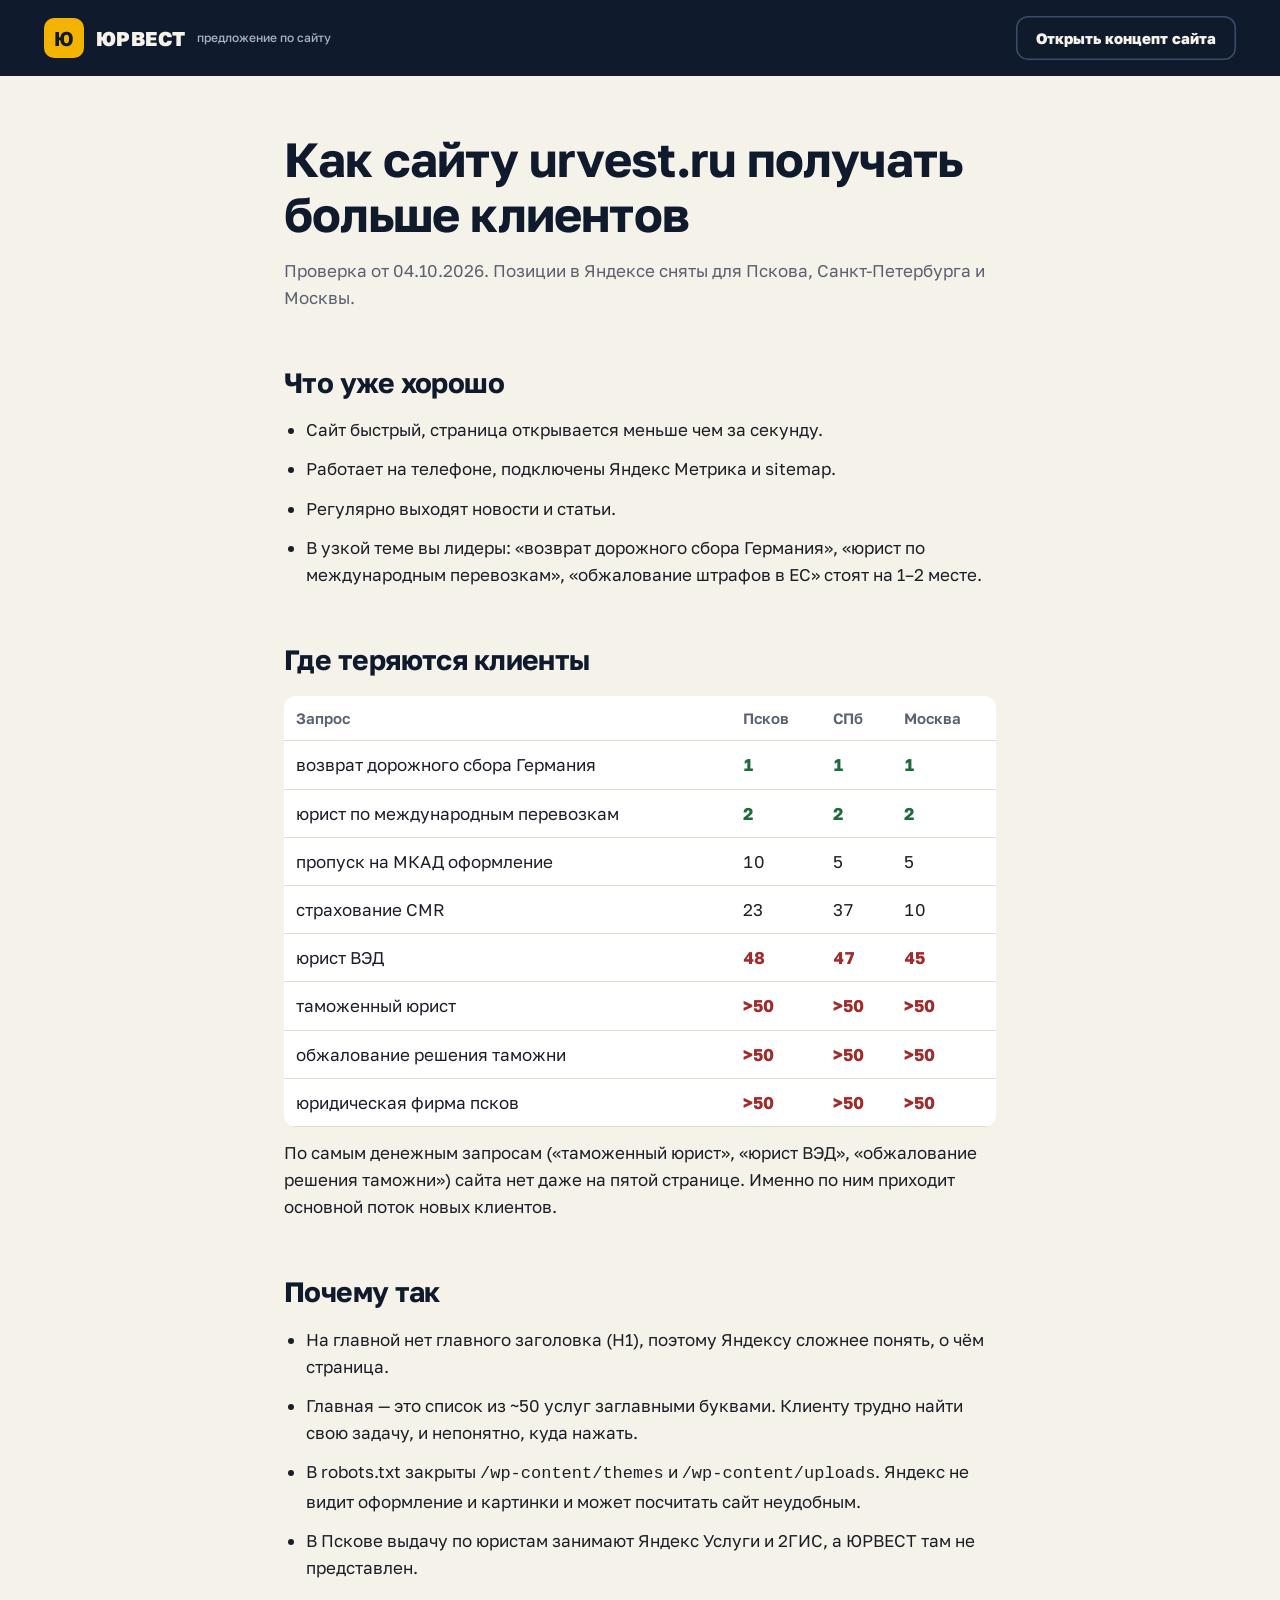
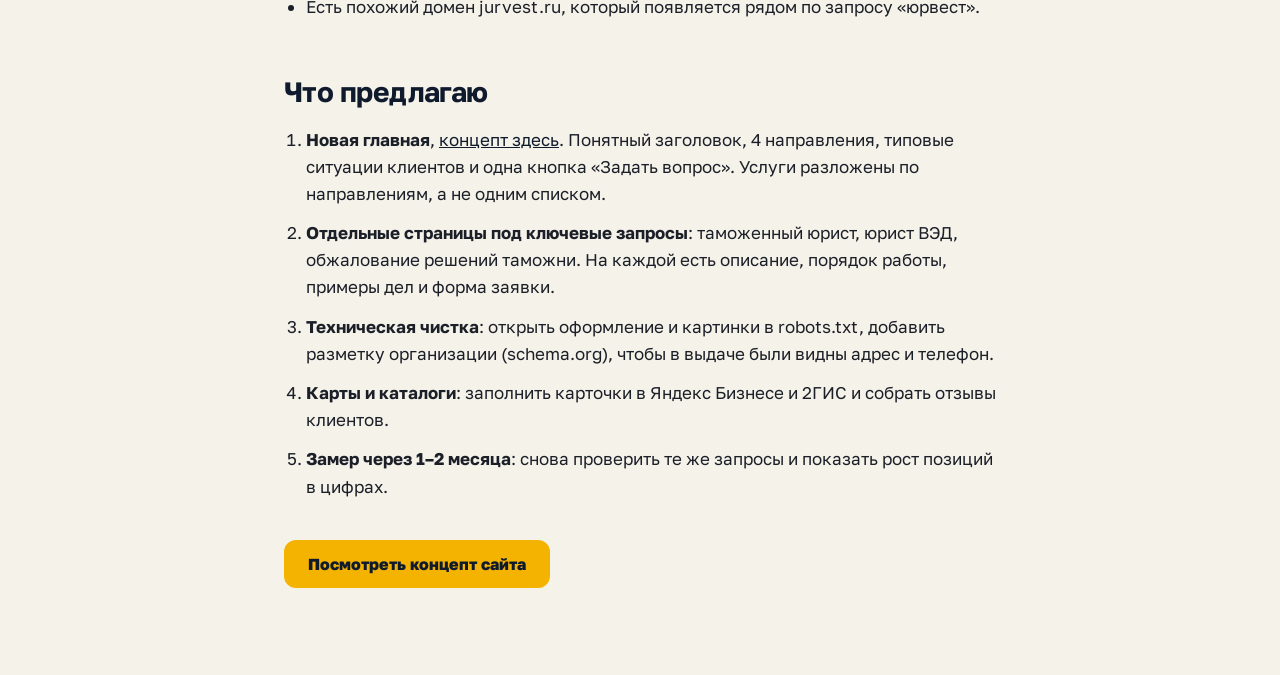
==== commit 9e0ec665: "Читаемый шрифт Golos Text, крупнее форма заявки, отступ якорей под шапкой Co-Authored-By: Claude Opu" ====
--- a/proposal.html
+++ b/proposal.html
@@ -7,7 +7,7 @@
 <meta name="robots" content="noindex">
 <link rel="preconnect" href="https://fonts.googleapis.com">
 <link rel="preconnect" href="https://fonts.gstatic.com" crossorigin>
-<link href="https://fonts.googleapis.com/css2?family=Manrope:wght@400;500;600;700;800&family=Unbounded:wght@500;600;700&display=swap" rel="stylesheet">
+<link href="https://fonts.googleapis.com/css2?family=Golos+Text:wght@400;500;600;700;800&display=swap" rel="stylesheet">
 <link rel="stylesheet" href="style.css">
 </head>
 <body>
--- a/style.css
+++ b/style.css
@@ -13,16 +13,17 @@
   --accent:#F5B301;    /* дорожный жёлтый */
   --accent-text:#8A6400;
   --wrap:1240px;
-  --display:"Unbounded",sans-serif;
+  --display:"Golos Text",sans-serif;
 }
 *{box-sizing:border-box}
 html{scroll-behavior:smooth}
-body{margin:0;background:var(--paper);color:var(--text);font:400 17px/1.6 "Manrope",system-ui,sans-serif;-webkit-font-smoothing:antialiased}
+body{margin:0;background:var(--paper);color:var(--text);font:400 17px/1.6 "Golos Text",system-ui,sans-serif;-webkit-font-smoothing:antialiased}
 a{color:var(--ink)}
 a:hover{color:#B07A00}
 :focus-visible{outline:2px solid var(--accent);outline-offset:3px}
 .wrap{max-width:var(--wrap);margin:0 auto;padding:0 24px}
-h1,h2,h3{margin:0;font-family:var(--display);font-weight:600;line-height:1.12;color:var(--ink)}
+h1,h2,h3{margin:0;font-family:var(--display);font-weight:700;line-height:1.15;letter-spacing:-.02em;color:var(--ink)}
+[id]{scroll-margin-top:96px}
 h2{font-size:clamp(28px,3.4vw,44px)}
 p{margin:0}
 .ico{width:20px;height:20px;flex:none;fill:none;stroke:currentColor;stroke-width:2.2;stroke-linecap:round;stroke-linejoin:round}
@@ -33,20 +34,20 @@
 .concept a{color:#fff;font-weight:700}
 
 /* кнопки */
-.btn{display:inline-flex;align-items:center;gap:10px;min-height:44px;background:var(--accent);color:var(--ink);text-decoration:none;font:800 16px/1 "Manrope",sans-serif;padding:16px 24px;border:0;border-radius:12px;cursor:pointer}
+.btn{display:inline-flex;align-items:center;gap:10px;min-height:44px;background:var(--accent);color:var(--ink);text-decoration:none;font:800 16px/1 "Golos Text",sans-serif;padding:16px 24px;border:0;border-radius:12px;cursor:pointer}
 .btn:hover{color:var(--ink);filter:brightness(1.06)}
 .btn.lg{font-size:17px;padding:18px 28px}
 .btn.ghost{background:transparent;color:var(--paper);box-shadow:inset 0 0 0 1.5px #3A4C6B}
 .btn.ghost:hover{box-shadow:inset 0 0 0 1.5px var(--paper)}
-.btn.dark{background:var(--ink);color:var(--paper);width:100%;justify-content:center}
+.btn.dark{background:var(--ink);color:var(--paper);width:100%;justify-content:center;min-height:62px;font-size:18px}
 
 /* шапка */
 .top{background:var(--ink);color:var(--paper);position:sticky;top:0;z-index:5}
 .top .wrap{display:flex;align-items:center;gap:32px;min-height:76px}
-.logo{display:flex;align-items:center;gap:12px;text-decoration:none;color:var(--paper);font-family:var(--display);font-weight:600;font-size:18px;letter-spacing:.04em;line-height:1.1}
+.logo{display:flex;align-items:center;gap:12px;text-decoration:none;color:var(--paper);font-family:var(--display);font-weight:800;font-size:20px;letter-spacing:.02em;line-height:1.1}
 .logo:hover{color:var(--paper)}
 .logo::before{content:"Ю";width:40px;height:40px;border-radius:10px;background:var(--accent);color:var(--ink);display:grid;place-items:center;font-weight:700;letter-spacing:0}
-.logo small{display:block;font:500 12px/1.3 "Manrope",sans-serif;letter-spacing:0;color:#A9B3C4}
+.logo small{display:block;font:500 12px/1.3 "Golos Text",sans-serif;letter-spacing:0;color:#A9B3C4}
 .top nav{display:flex;gap:28px;margin-left:8px}
 .top nav a{color:#D9DEE7;text-decoration:none;font-weight:600;font-size:15px}
 .top nav a:hover{color:var(--accent)}
@@ -55,11 +56,11 @@
 
 /* первый экран */
 .hero{background:var(--ink);color:var(--paper)}
-.hero .wrap{display:flex;flex-wrap:wrap;gap:56px;align-items:center;padding-top:72px;padding-bottom:88px}
-.hero-text{flex:999 1 520px;min-width:0;display:flex;flex-direction:column;gap:28px}
+.hero .wrap{display:grid;grid-template-columns:minmax(0,1.1fr) minmax(0,1fr);gap:56px;align-items:center;padding-top:72px;padding-bottom:88px}
+.hero-text{min-width:0;display:flex;flex-direction:column;gap:28px}
 .pill{align-self:flex-start;display:inline-flex;align-items:center;gap:10px;border:1px solid var(--ink-line);border-radius:999px;padding:8px 16px;font-size:14px;font-weight:600;color:#D9DEE7}
 .pill::before{content:"";width:8px;height:8px;border-radius:50%;background:#3DDC84}
-.hero h1{color:var(--paper);font-size:clamp(36px,5vw,64px);line-height:1.05;letter-spacing:-.01em}
+.hero h1{color:var(--paper);font-size:clamp(34px,4.4vw,58px);line-height:1.08}
 .hero h1 em{font-style:normal;color:var(--accent)}
 .hero-text>p{font-size:20px;line-height:1.55;color:var(--on-ink);max-width:560px}
 .act{display:flex;flex-wrap:wrap;gap:14px}
@@ -69,20 +70,20 @@
 .road{height:6px;background-image:repeating-linear-gradient(90deg,var(--accent) 0 56px,transparent 56px 96px)}
 
 /* быстрая заявка */
-.quick{flex:1 1 380px;min-width:0;background:var(--paper);color:var(--text);border-radius:20px;padding:28px;box-shadow:0 30px 60px -30px rgba(0,0,0,.6);display:flex;flex-direction:column;gap:16px}
-.quick h2{font-size:20px}
-.quick .hint{font-size:14px;color:var(--muted);margin-top:-8px}
-.quick fieldset{border:0;margin:0;padding:0;display:flex;flex-wrap:wrap;gap:8px}
+.quick{min-width:0;background:var(--paper);color:var(--text);border-radius:24px;padding:40px;box-shadow:0 30px 60px -30px rgba(0,0,0,.6);display:flex;flex-direction:column;gap:20px}
+.quick h2{font-size:30px}
+.quick .hint{font-size:17px;line-height:1.5;color:var(--muted);margin-top:-10px}
+.quick fieldset{border:0;margin:0;padding:0;display:grid;grid-template-columns:repeat(2,minmax(0,1fr));gap:10px}
 .chip{position:relative;margin:0}
 .chip input{position:absolute;inset:0;width:100%;min-height:0;opacity:0;pointer-events:none}
-.chip span{color:var(--text);display:inline-flex;align-items:center;min-height:44px;padding:10px 14px;border-radius:999px;border:1.5px solid var(--field);background:var(--card);font-size:14px;font-weight:700;cursor:pointer;transition:background .15s,border-color .15s}
+.chip span{color:var(--text);display:flex;align-items:center;justify-content:center;text-align:center;height:100%;min-height:56px;padding:10px 14px;border-radius:12px;border:1.5px solid var(--field);background:var(--card);font-size:16px;font-weight:600;line-height:1.25;cursor:pointer;transition:background .15s,border-color .15s}
 .chip input:checked+span{background:var(--ink);border-color:var(--ink);color:var(--paper)}
 .chip input:focus-visible+span{outline:2px solid var(--accent);outline-offset:2px}
-.quick small{font-size:12px;color:var(--muted);line-height:1.5}
+.quick small{font-size:14px;color:var(--muted);line-height:1.5}
 
 /* поля форм */
 label{display:block;font-size:13px;font-weight:700;color:#3A4150;margin-bottom:6px}
-input,textarea{width:100%;font:inherit;font-size:16px;padding:14px 16px;min-height:48px;border-radius:10px;border:1.5px solid var(--field);background:var(--card);color:var(--text)}
+input,textarea{width:100%;font:inherit;font-size:16px;padding:14px 16px;min-height:56px;border-radius:10px;border:1.5px solid var(--field);background:var(--card);color:var(--text)}
 input:focus,textarea:focus{outline:2px solid var(--accent);outline-offset:1px}
 textarea{resize:vertical;min-height:120px}
 
@@ -134,7 +135,7 @@
 .steps li{display:flex;flex-direction:column;gap:14px;padding:32px;border-radius:18px;background:var(--paper)}
 .steps .n{font-family:var(--display);font-weight:700;font-size:56px;line-height:1;color:var(--ink)}
 .steps .n::after{content:"";display:block;width:56px;height:4px;margin-top:14px;border-radius:2px;background:var(--accent)}
-.steps h3{font:800 20px/1.3 "Manrope",sans-serif}
+.steps h3{font:800 20px/1.3 "Golos Text",sans-serif}
 .steps p{color:var(--muted);font-size:16px}
 
 /* доверие */
@@ -182,6 +183,7 @@
 
 @media (max-width:960px){
   .top nav{display:none}
+  .hero .wrap{grid-template-columns:1fr}
 }
 @media (max-width:640px){
   .wrap{padding:0 16px}
@@ -192,5 +194,6 @@
   section{padding:64px 0}
   .contact .wrap{padding-top:64px;padding-bottom:64px}
   .quick,.contact form{padding:22px}
+  .quick h2{font-size:24px}
 }
 @media (prefers-reduced-motion:reduce){html{scroll-behavior:auto}.case{transition:none}}
